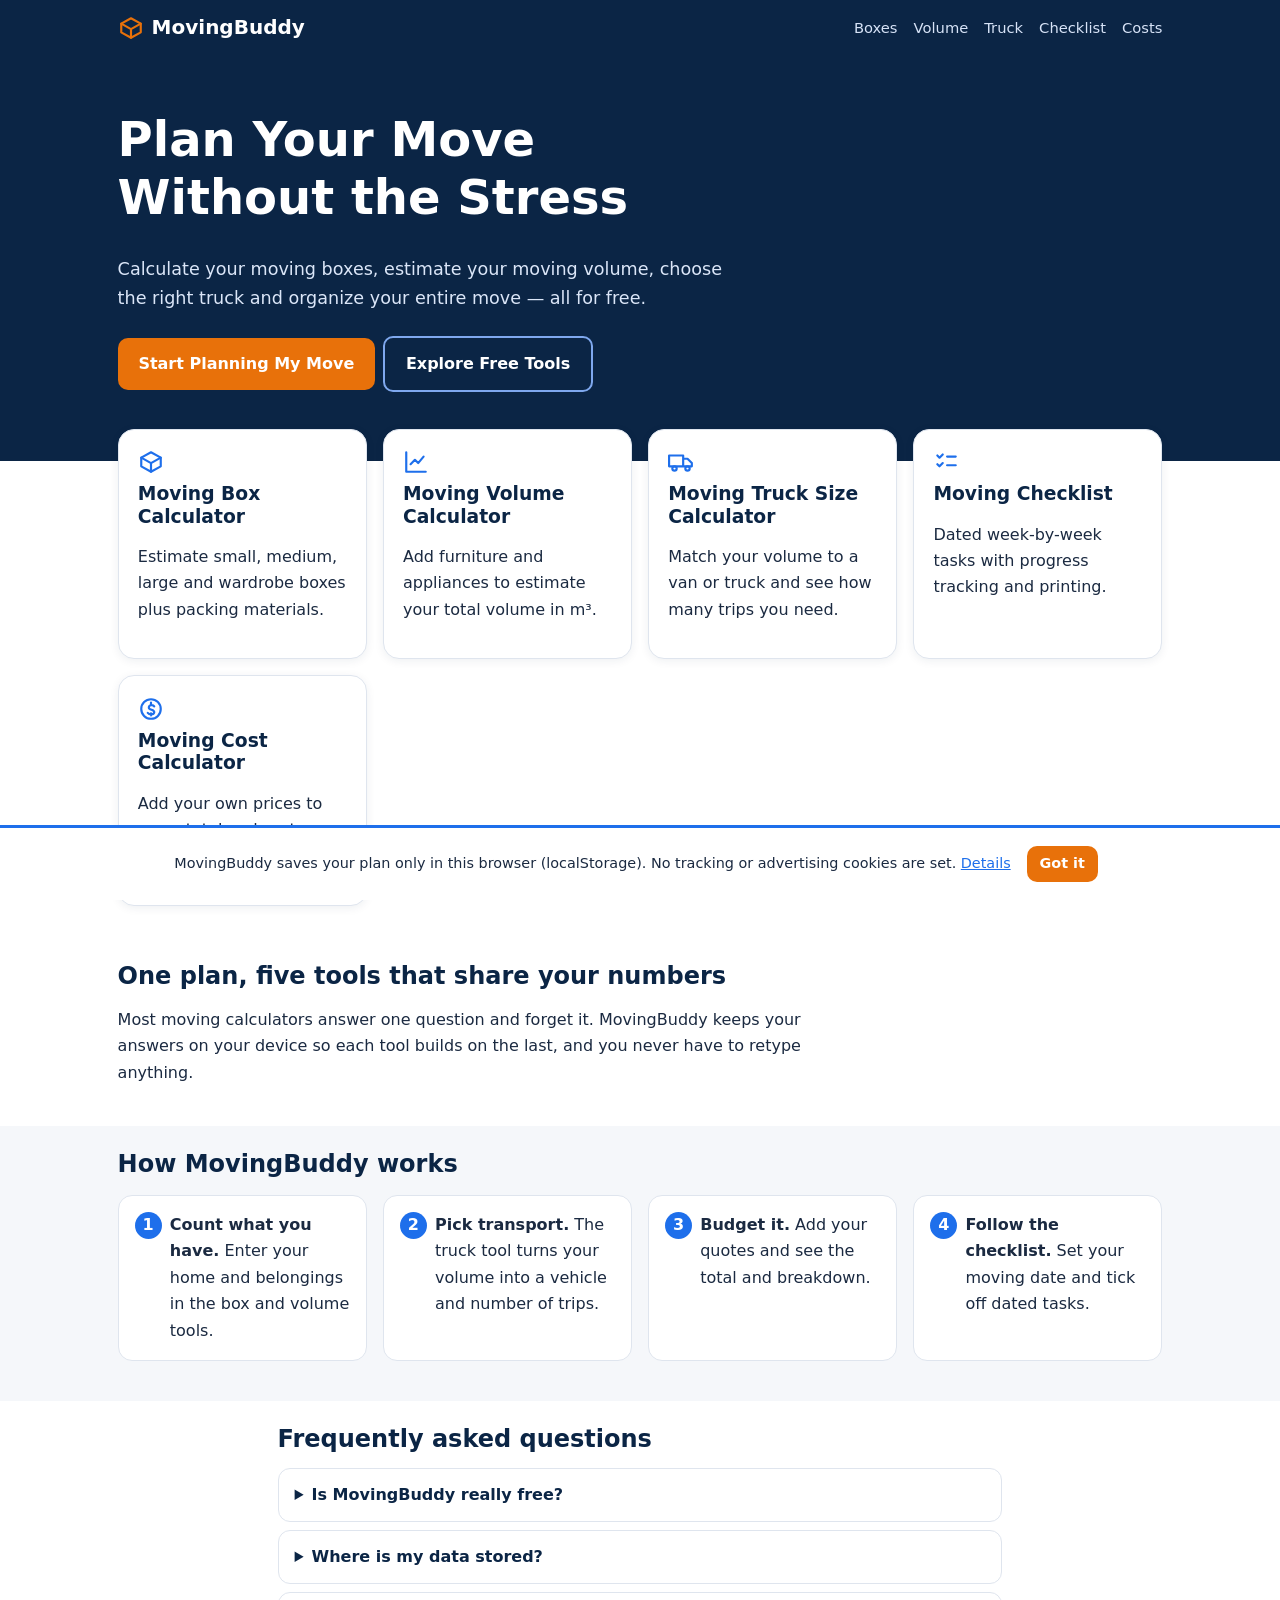
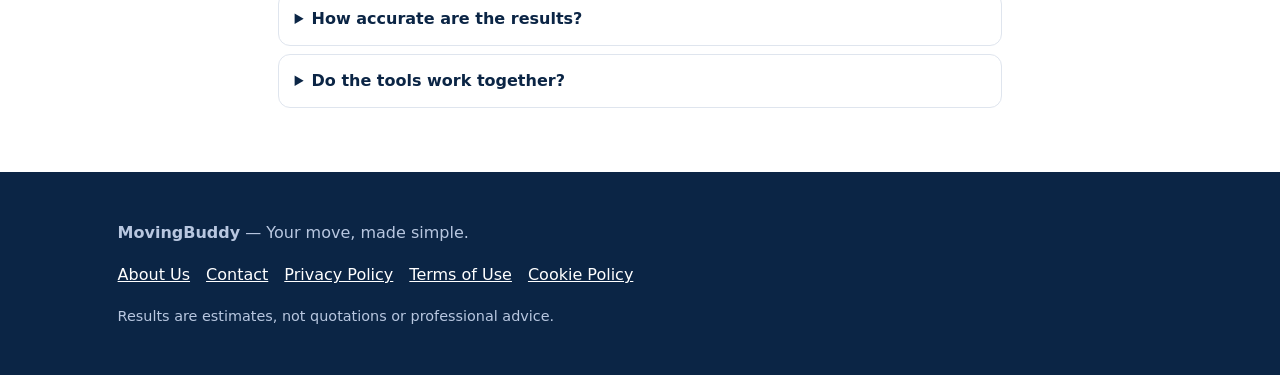
==== public/index.html @ 9c14f1c6 "Initial MovingBuddy website" ====
<!doctype html><html lang="en"><head><meta charset="utf-8"><meta name="viewport" content="width=device-width,initial-scale=1"><title>MovingBuddy — Free Moving Planner, Box, Volume and Truck Calculators</title><meta name="description" content="Free moving planner: calculate boxes, estimate volume, choose a truck, follow a dated checklist and estimate costs. No sign-up."><link rel="canonical" href="https://movingbuddy.example/"><meta name="theme-color" content="#0b2545"><link rel="icon" href="favicon.svg" type="image/svg+xml"><meta property="og:type" content="website"><meta property="og:site_name" content="MovingBuddy"><meta property="og:title" content="MovingBuddy — Free Moving Planner, Box, Volume and Truck Calculators"><meta property="og:description" content="Free moving planner: calculate boxes, estimate volume, choose a truck, follow a dated checklist and estimate costs. No sign-up."><meta property="og:url" content="https://movingbuddy.example/"><meta name="twitter:card" content="summary"><link rel="stylesheet" href="assets/style.css"><script type="application/ld+json">{"@context": "https://schema.org", "@type": "WebSite", "name": "MovingBuddy", "url": "https://movingbuddy.example/", "description": "Free moving planning tools."}</script><script type="application/ld+json">{"@context": "https://schema.org", "@type": "FAQPage", "mainEntity": [{"@type": "Question", "name": "Is MovingBuddy really free?", "acceptedAnswer": {"@type": "Answer", "text": "Yes. All tools are free and need no account."}}, {"@type": "Question", "name": "Where is my data stored?", "acceptedAnswer": {"@type": "Answer", "text": "Only in your own browser using localStorage. MovingBuddy has no server database."}}, {"@type": "Question", "name": "How accurate are the results?", "acceptedAnswer": {"@type": "Answer", "text": "They are estimates based on documented assumptions on each tool's page. Adjust the numbers to match your situation."}}, {"@type": "Question", "name": "Do the tools work together?", "acceptedAnswer": {"@type": "Answer", "text": "Yes. Your box count feeds the volume calculator, volume feeds the truck calculator, and trips feed the cost calculator."}}]}</script></head><body><a class="skip" href="#main">Skip to content</a>
<header class="top"><div class="wrap"><a class="logo" href="index.html"><svg width="26" height="26" viewBox="0 0 24 24" fill="none" stroke="currentColor" stroke-width="2" stroke-linecap="round" stroke-linejoin="round" aria-hidden="true"><path d="M21 8 12 3 3 8v8l9 5 9-5z"/><path d="m3 8 9 5 9-5M12 13v8"/></svg> MovingBuddy</a><nav aria-label="Main"><a href="box-calculator.html">Boxes</a><a href="moving-volume-calculator.html">Volume</a><a href="truck-size-calculator.html">Truck</a><a href="moving-checklist.html">Checklist</a><a href="moving-cost-calculator.html">Costs</a></nav></div></header><main id="main"><section class="hero"><div class="wrap"><h1>Plan Your Move Without the Stress</h1><p>Calculate your moving boxes, estimate your moving volume, choose the right truck and organize your entire move — all for free.</p><a class="btn" href="box-calculator.html">Start Planning My Move</a><a class="btn sec" href="#tools">Explore Free Tools</a></div></section>
<div class="wrap"><div class="cards" id="tools"><a class="card" href="box-calculator.html"><svg width="26" height="26" viewBox="0 0 24 24" fill="none" stroke="currentColor" stroke-width="2" stroke-linecap="round" stroke-linejoin="round" aria-hidden="true"><path d="M21 8 12 3 3 8v8l9 5 9-5z"/><path d="m3 8 9 5 9-5M12 13v8"/></svg><h3>Moving Box Calculator</h3><p>Estimate small, medium, large and wardrobe boxes plus packing materials.</p></a><a class="card" href="moving-volume-calculator.html"><svg width="26" height="26" viewBox="0 0 24 24" fill="none" stroke="currentColor" stroke-width="2" stroke-linecap="round" stroke-linejoin="round" aria-hidden="true"><path d="M3 3v18h18"/><path d="M7 14l4-4 3 3 5-6"/></svg><h3>Moving Volume Calculator</h3><p>Add furniture and appliances to estimate your total volume in m³.</p></a><a class="card" href="truck-size-calculator.html"><svg width="26" height="26" viewBox="0 0 24 24" fill="none" stroke="currentColor" stroke-width="2" stroke-linecap="round" stroke-linejoin="round" aria-hidden="true"><path d="M1 6h13v10H1zM14 9h4l4 4v3h-8z"/><circle cx="6" cy="18" r="2"/><circle cx="18" cy="18" r="2"/></svg><h3>Moving Truck Size Calculator</h3><p>Match your volume to a van or truck and see how many trips you need.</p></a><a class="card" href="moving-checklist.html"><svg width="26" height="26" viewBox="0 0 24 24" fill="none" stroke="currentColor" stroke-width="2" stroke-linecap="round" stroke-linejoin="round" aria-hidden="true"><path d="m4 6 2 2 3-3M4 14l2 2 3-3M13 7h8M13 15h8"/></svg><h3>Moving Checklist</h3><p>Dated week-by-week tasks with progress tracking and printing.</p></a><a class="card" href="moving-cost-calculator.html"><svg width="26" height="26" viewBox="0 0 24 24" fill="none" stroke="currentColor" stroke-width="2" stroke-linecap="round" stroke-linejoin="round" aria-hidden="true"><circle cx="12" cy="12" r="9"/><path d="M15 9.5C14 8 10 8 10 10.5c0 3 5 1.5 5 4.5-.5 2.500-4.500 2.500-6 .5M12 6v2M12 16v2"/></svg><h3>Moving Cost Calculator</h3><p>Add your own prices to see a total and cost breakdown.</p></a></div>
<!-- AD SLOT 1 (after intro): add an AdSense unit here only after approval -->
<section class="prose narrow"><h2>One plan, five tools that share your numbers</h2><p>Most moving calculators answer one question and forget it. MovingBuddy keeps your answers on your device so each tool builds on the last, and you never have to retype anything.</p></section></div>
<section class="alt"><div class="wrap"><h2>How MovingBuddy works</h2><ol class="steps"><li><b>Count what you have.</b> Enter your home and belongings in the box and volume tools.</li><li><b>Pick transport.</b> The truck tool turns your volume into a vehicle and number of trips.</li><li><b>Budget it.</b> Add your quotes and see the total and breakdown.</li><li><b>Follow the checklist.</b> Set your moving date and tick off dated tasks.</li></ol></div></section>
<div class="wrap narrow"><section><h2>Frequently asked questions</h2><details><summary>Is MovingBuddy really free?</summary><p>Yes. All tools are free and need no account.</p></details><details><summary>Where is my data stored?</summary><p>Only in your own browser using localStorage. MovingBuddy has no server database.</p></details><details><summary>How accurate are the results?</summary><p>They are estimates based on documented assumptions on each tool&#x27;s page. Adjust the numbers to match your situation.</p></details><details><summary>Do the tools work together?</summary><p>Yes. Your box count feeds the volume calculator, volume feeds the truck calculator, and trips feed the cost calculator.</p></details></section></div></main><footer><div class="wrap"><p><b>MovingBuddy</b> — Your move, made simple.</p><p><a href="about.html">About Us</a><a href="contact.html">Contact</a><a href="privacy.html">Privacy Policy</a><a href="terms.html">Terms of Use</a><a href="cookies.html">Cookie Policy</a></p><p class="note" style="color:#b8c7e0">Results are estimates, not quotations or professional advice.</p></div></footer><script src="assets/app.js" defer></script></body></html>
---- public/assets/style.css ----
:root{--navy:#0b2545;--blue:#1e6feb;--orange:#e8710a;--bg:#f5f7fa;--line:#dfe5ee;--ink:#1b2a41;--mut:#52607a}
*{box-sizing:border-box}html{scroll-behavior:smooth}
body{margin:0;font:16px/1.65 system-ui,-apple-system,"Segoe UI",Roboto,sans-serif;color:var(--ink);background:#fff}
a{color:var(--blue)}h1,h2,h3{color:var(--navy);line-height:1.2;margin:0 0 .6em}h1{font-size:clamp(1.9rem,5vw,3rem)}h2{font-size:1.5rem}
.wrap{max-width:1080px;margin:0 auto;padding:0 1.1rem}.narrow{max-width:760px}
.skip{position:absolute;left:-999px}.skip:focus{left:8px;top:8px;background:#fff;padding:.5rem;z-index:99}
:focus-visible{outline:3px solid var(--orange);outline-offset:2px}
header.top{background:var(--navy);position:sticky;top:0;z-index:10}
header .wrap{display:flex;align-items:center;justify-content:space-between;gap:1rem;flex-wrap:wrap;padding-top:.7rem;padding-bottom:.7rem}
.logo{color:#fff;font-weight:800;font-size:1.25rem;text-decoration:none;display:flex;gap:.5rem;align-items:center}.logo svg{color:var(--orange)}
nav{display:flex;gap:.2rem 1rem;flex-wrap:wrap}nav a{color:#d7e3f7;text-decoration:none;font-size:.92rem;padding:.2rem 0}nav a:hover,nav a[aria-current]{color:#fff;text-decoration:underline}
.hero{background:var(--navy);color:#dbe6f8;padding:3.5rem 0 4rem}.hero h1{color:#fff;max-width:16ch}.hero p{max-width:56ch;font-size:1.1rem}
.btn{display:inline-block;background:var(--orange);color:#fff;border:0;border-radius:10px;padding:.8rem 1.3rem;font:inherit;font-weight:700;text-decoration:none;cursor:pointer;margin:.3rem .5rem .3rem 0}
.btn:hover{background:#c85f05}.btn.sec{background:transparent;border:2px solid #7fa8ee;color:#fff}.btn.ghost{background:#fff;color:var(--blue);border:2px solid var(--blue)}.btn.sm{padding:.4rem .8rem}
.cards{display:grid;gap:1rem;grid-template-columns:repeat(auto-fit,minmax(240px,1fr));margin:-2rem 0 2rem}
.card{background:#fff;border:1px solid var(--line);border-radius:16px;padding:1.2rem;box-shadow:0 2px 10px rgba(11,37,69,.07);text-decoration:none;color:var(--ink)}
.card h3{margin-bottom:.3rem}.card svg{color:var(--blue)}.card:hover{border-color:var(--blue)}
section{padding:1.5rem 0}.alt{background:var(--bg)}
.steps{display:grid;gap:1rem;grid-template-columns:repeat(auto-fit,minmax(220px,1fr));counter-reset:s;padding:0;list-style:none}
.steps li{counter-increment:s;background:#fff;border-radius:14px;padding:1rem 1rem 1rem 3.2rem;position:relative;border:1px solid var(--line)}
.steps li:before{content:counter(s);position:absolute;left:1rem;top:1rem;width:1.7rem;height:1.7rem;border-radius:50%;background:var(--blue);color:#fff;text-align:center;font-weight:700}
details{background:#fff;border:1px solid var(--line);border-radius:12px;padding:.8rem 1rem;margin:.5rem 0}summary{cursor:pointer;font-weight:600;color:var(--navy)}
.panel{background:#fff;border:1px solid var(--line);border-radius:16px;padding:1.2rem;margin:1rem 0;box-shadow:0 2px 10px rgba(11,37,69,.06)}
.grid{display:grid;gap:.9rem;grid-template-columns:repeat(auto-fit,minmax(170px,1fr))}
label{display:block;font-size:.9rem;font-weight:600;color:var(--navy)}
input[type=number],input[type=text],input[type=date],select{width:100%;margin-top:.25rem;padding:.6rem;border:1px solid #b9c4d6;border-radius:8px;font:inherit;background:#fff}
.chk{display:inline-flex;gap:.4rem;align-items:center;margin:.8rem 1rem 0 0;font-weight:500}.chk input{width:1.1rem;height:1.1rem}
.note{color:var(--mut);font-size:.9rem}.err{color:#b3261e;font-weight:600}
.stats{display:grid;gap:.8rem;grid-template-columns:repeat(auto-fit,minmax(130px,1fr))}
.stat{background:var(--bg);border-radius:12px;padding:.8rem;text-align:center}.stat b{display:block;font-size:1.6rem;color:var(--navy)}.stat span{font-size:.85rem;color:var(--mut)}
.stat.hi{background:var(--navy)}.stat.hi b,.stat.hi span{color:#fff}
.bar{display:grid;grid-template-columns:110px 1fr 70px;gap:.6rem;align-items:center;margin:.4rem 0;font-size:.9rem}.bar i{display:block;height:12px;border-radius:6px;background:var(--blue)}
table{width:100%;border-collapse:collapse;font-size:.95rem}th,td{text-align:left;padding:.5rem;border-bottom:1px solid var(--line)}td input{max-width:90px;margin:0}
.irow{display:flex;justify-content:space-between;align-items:center;gap:.6rem;padding:.35rem 0;border-bottom:1px solid var(--line)}.irow input{width:80px;margin:0}
.prog{height:12px;background:var(--line);border-radius:6px;overflow:hidden}.prog i{display:block;height:100%;background:var(--orange)}
.task{display:flex;gap:.6rem;align-items:flex-start;padding:.35rem 0}.task input{margin-top:.35rem;width:1.1rem;height:1.1rem}.task.done span{text-decoration:line-through;color:var(--mut)}
.strip{background:#eaf2ff;border-radius:10px;padding:.5rem .9rem;font-size:.9rem}
.ad-slot{min-height:0}
.prose p,.prose li{max-width:70ch}
footer{background:var(--navy);color:#b8c7e0;padding:2rem 0;margin-top:2rem}footer a{color:#fff;margin-right:1rem}
#cc{position:fixed;bottom:0;left:0;right:0;background:#fff;border-top:3px solid var(--blue);padding:.8rem 1rem;z-index:50;display:flex;gap:1rem;align-items:center;flex-wrap:wrap;justify-content:center;font-size:.9rem}
@media print{header,footer,#cc,.noprint,.btn{display:none!important}.panel{box-shadow:none;border:0}}
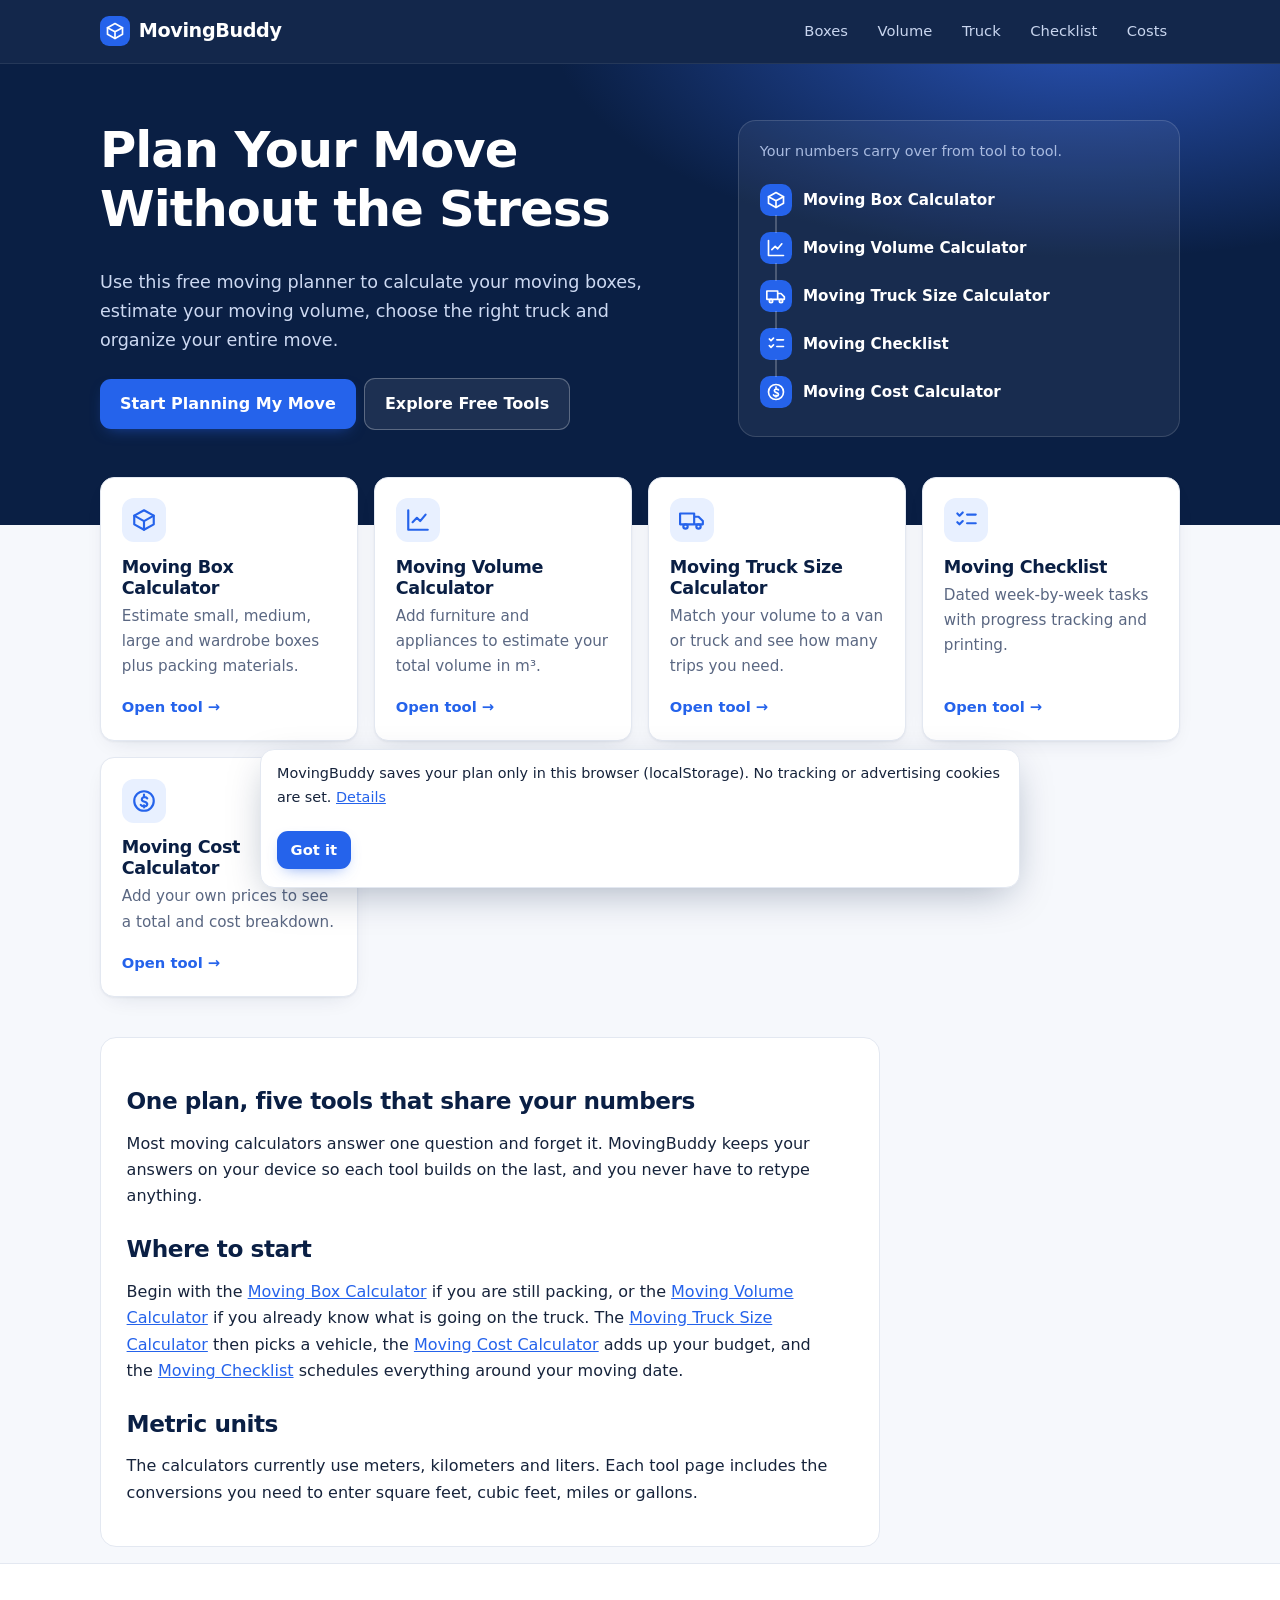
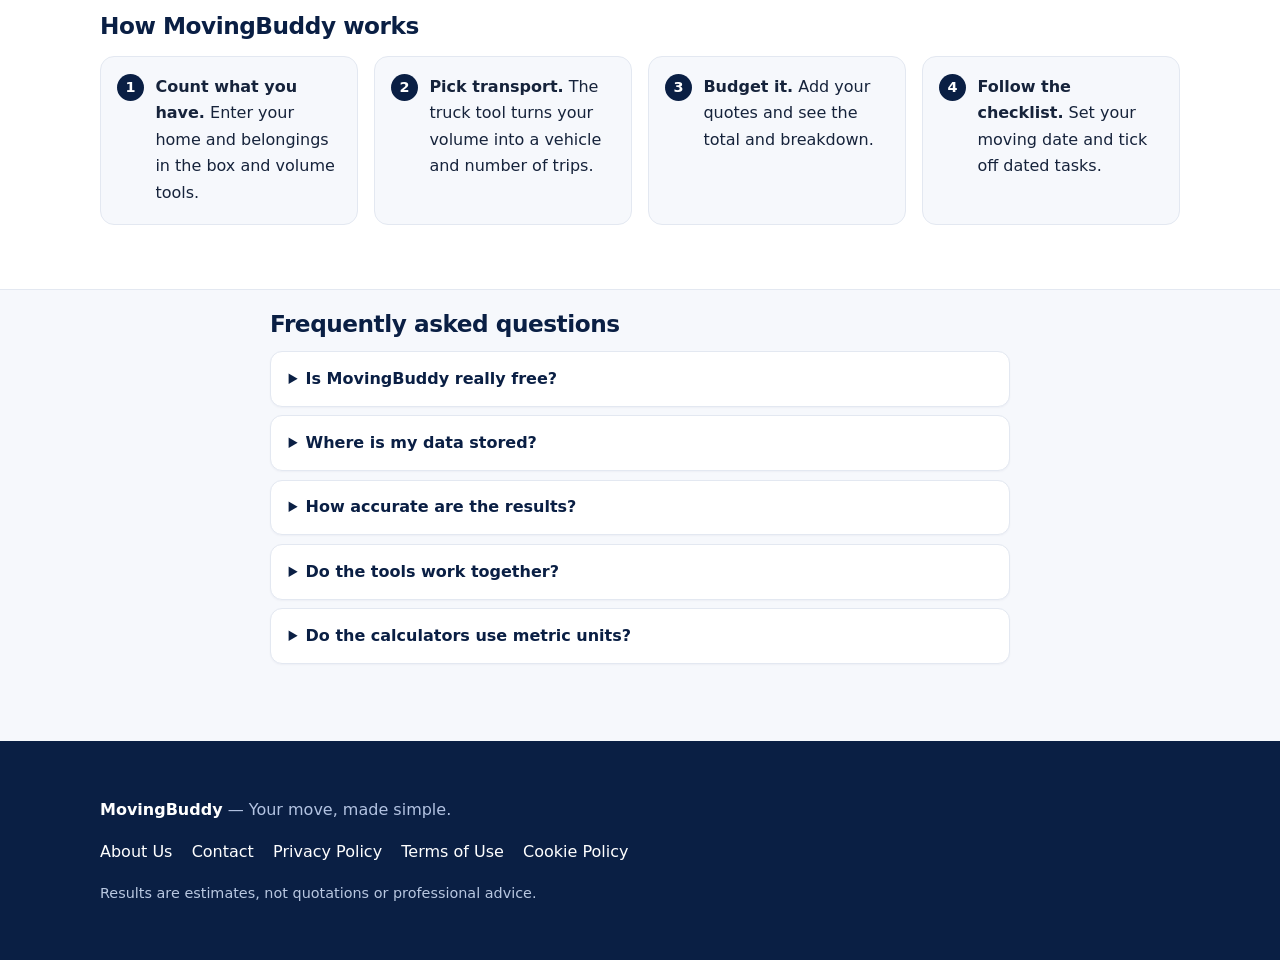
==== commit f504e98c: "Add files via upload" ====
--- a/public/index.html
+++ b/public/index.html
@@ -1,7 +1,7 @@
-<!doctype html><html lang="en"><head><meta charset="utf-8"><meta name="viewport" content="width=device-width,initial-scale=1"><title>MovingBuddy — Free Moving Planner, Box, Volume and Truck Calculators</title><meta name="description" content="Free moving planner: calculate boxes, estimate volume, choose a truck, follow a dated checklist and estimate costs. No sign-up."><link rel="canonical" href="https://movingbuddy.example/"><meta name="theme-color" content="#0b2545"><link rel="icon" href="favicon.svg" type="image/svg+xml"><meta property="og:type" content="website"><meta property="og:site_name" content="MovingBuddy"><meta property="og:title" content="MovingBuddy — Free Moving Planner, Box, Volume and Truck Calculators"><meta property="og:description" content="Free moving planner: calculate boxes, estimate volume, choose a truck, follow a dated checklist and estimate costs. No sign-up."><meta property="og:url" content="https://movingbuddy.example/"><meta name="twitter:card" content="summary"><link rel="stylesheet" href="assets/style.css"><script type="application/ld+json">{"@context": "https://schema.org", "@type": "WebSite", "name": "MovingBuddy", "url": "https://movingbuddy.example/", "description": "Free moving planning tools."}</script><script type="application/ld+json">{"@context": "https://schema.org", "@type": "FAQPage", "mainEntity": [{"@type": "Question", "name": "Is MovingBuddy really free?", "acceptedAnswer": {"@type": "Answer", "text": "Yes. All tools are free and need no account."}}, {"@type": "Question", "name": "Where is my data stored?", "acceptedAnswer": {"@type": "Answer", "text": "Only in your own browser using localStorage. MovingBuddy has no server database."}}, {"@type": "Question", "name": "How accurate are the results?", "acceptedAnswer": {"@type": "Answer", "text": "They are estimates based on documented assumptions on each tool's page. Adjust the numbers to match your situation."}}, {"@type": "Question", "name": "Do the tools work together?", "acceptedAnswer": {"@type": "Answer", "text": "Yes. Your box count feeds the volume calculator, volume feeds the truck calculator, and trips feed the cost calculator."}}]}</script></head><body><a class="skip" href="#main">Skip to content</a>
-<header class="top"><div class="wrap"><a class="logo" href="index.html"><svg width="26" height="26" viewBox="0 0 24 24" fill="none" stroke="currentColor" stroke-width="2" stroke-linecap="round" stroke-linejoin="round" aria-hidden="true"><path d="M21 8 12 3 3 8v8l9 5 9-5z"/><path d="m3 8 9 5 9-5M12 13v8"/></svg> MovingBuddy</a><nav aria-label="Main"><a href="box-calculator.html">Boxes</a><a href="moving-volume-calculator.html">Volume</a><a href="truck-size-calculator.html">Truck</a><a href="moving-checklist.html">Checklist</a><a href="moving-cost-calculator.html">Costs</a></nav></div></header><main id="main"><section class="hero"><div class="wrap"><h1>Plan Your Move Without the Stress</h1><p>Calculate your moving boxes, estimate your moving volume, choose the right truck and organize your entire move — all for free.</p><a class="btn" href="box-calculator.html">Start Planning My Move</a><a class="btn sec" href="#tools">Explore Free Tools</a></div></section>
-<div class="wrap"><div class="cards" id="tools"><a class="card" href="box-calculator.html"><svg width="26" height="26" viewBox="0 0 24 24" fill="none" stroke="currentColor" stroke-width="2" stroke-linecap="round" stroke-linejoin="round" aria-hidden="true"><path d="M21 8 12 3 3 8v8l9 5 9-5z"/><path d="m3 8 9 5 9-5M12 13v8"/></svg><h3>Moving Box Calculator</h3><p>Estimate small, medium, large and wardrobe boxes plus packing materials.</p></a><a class="card" href="moving-volume-calculator.html"><svg width="26" height="26" viewBox="0 0 24 24" fill="none" stroke="currentColor" stroke-width="2" stroke-linecap="round" stroke-linejoin="round" aria-hidden="true"><path d="M3 3v18h18"/><path d="M7 14l4-4 3 3 5-6"/></svg><h3>Moving Volume Calculator</h3><p>Add furniture and appliances to estimate your total volume in m³.</p></a><a class="card" href="truck-size-calculator.html"><svg width="26" height="26" viewBox="0 0 24 24" fill="none" stroke="currentColor" stroke-width="2" stroke-linecap="round" stroke-linejoin="round" aria-hidden="true"><path d="M1 6h13v10H1zM14 9h4l4 4v3h-8z"/><circle cx="6" cy="18" r="2"/><circle cx="18" cy="18" r="2"/></svg><h3>Moving Truck Size Calculator</h3><p>Match your volume to a van or truck and see how many trips you need.</p></a><a class="card" href="moving-checklist.html"><svg width="26" height="26" viewBox="0 0 24 24" fill="none" stroke="currentColor" stroke-width="2" stroke-linecap="round" stroke-linejoin="round" aria-hidden="true"><path d="m4 6 2 2 3-3M4 14l2 2 3-3M13 7h8M13 15h8"/></svg><h3>Moving Checklist</h3><p>Dated week-by-week tasks with progress tracking and printing.</p></a><a class="card" href="moving-cost-calculator.html"><svg width="26" height="26" viewBox="0 0 24 24" fill="none" stroke="currentColor" stroke-width="2" stroke-linecap="round" stroke-linejoin="round" aria-hidden="true"><circle cx="12" cy="12" r="9"/><path d="M15 9.5C14 8 10 8 10 10.5c0 3 5 1.5 5 4.5-.5 2.500-4.500 2.500-6 .5M12 6v2M12 16v2"/></svg><h3>Moving Cost Calculator</h3><p>Add your own prices to see a total and cost breakdown.</p></a></div>
+<!doctype html><html lang="en"><head><meta charset="utf-8"><meta name="viewport" content="width=device-width,initial-scale=1"><title>Free Moving Planner &amp; Calculators</title><meta name="description" content="Free moving planner: calculate boxes, estimate volume, choose a truck, follow a dated checklist and estimate costs. No sign-up."><link rel="canonical" href="https://movingbuddy.pages.dev/"><meta name="theme-color" content="#0b2545"><link rel="icon" href="favicon.svg" type="image/svg+xml"><meta property="og:type" content="website"><meta property="og:site_name" content="MovingBuddy"><meta property="og:title" content="Free Moving Planner &amp; Calculators"><meta property="og:description" content="Free moving planner: calculate boxes, estimate volume, choose a truck, follow a dated checklist and estimate costs. No sign-up."><meta property="og:url" content="https://movingbuddy.pages.dev/"><meta property="og:locale" content="en_US"><meta property="og:image" content="https://movingbuddy.pages.dev/og-image.png"><meta property="og:image:width" content="1200"><meta property="og:image:height" content="630"><meta property="og:image:alt" content="MovingBuddy: free moving planner and calculators"><meta name="twitter:card" content="summary_large_image"><meta name="twitter:title" content="Free Moving Planner &amp; Calculators"><meta name="twitter:image" content="https://movingbuddy.pages.dev/og-image.png"><link rel="stylesheet" href="assets/style.css"><script type="application/ld+json">{"@context": "https://schema.org", "@type": "WebSite", "name": "MovingBuddy", "url": "https://movingbuddy.pages.dev/", "description": "Free moving planner with box, volume, truck size, checklist and cost tools.", "inLanguage": "en-US"}</script></head><body><a class="skip" href="#main">Skip to content</a>
+<header class="top"><div class="wrap"><a class="logo" href="/"><svg width="26" height="26" viewBox="0 0 24 24" fill="none" stroke="currentColor" stroke-width="2" stroke-linecap="round" stroke-linejoin="round" aria-hidden="true"><path d="M21 8 12 3 3 8v8l9 5 9-5z"/><path d="m3 8 9 5 9-5M12 13v8"/></svg> MovingBuddy</a><nav aria-label="Main"><a href="/box-calculator">Boxes</a><a href="/moving-volume-calculator">Volume</a><a href="/truck-size-calculator">Truck</a><a href="/moving-checklist">Checklist</a><a href="/moving-cost-calculator">Costs</a></nav></div></header><main id="main"><section class="hero"><div class="wrap hero-grid"><div><h1>Plan Your Move Without the Stress</h1><p>Use this free moving planner to calculate your moving boxes, estimate your moving volume, choose the right truck and organize your entire move.</p><a class="btn" href="/box-calculator">Start Planning My Move</a><a class="btn sec" href="#tools">Explore Free Tools</a></div><div class="flow" aria-hidden="true"><p>Your numbers carry over from tool to tool.</p><ol><li><svg  viewBox="0 0 24 24" fill="none" stroke="currentColor" stroke-width="2" stroke-linecap="round" stroke-linejoin="round" aria-hidden="true"><path d="M21 8 12 3 3 8v8l9 5 9-5z"/><path d="m3 8 9 5 9-5M12 13v8"/></svg>Moving Box Calculator</li><li><svg  viewBox="0 0 24 24" fill="none" stroke="currentColor" stroke-width="2" stroke-linecap="round" stroke-linejoin="round" aria-hidden="true"><path d="M3 3v18h18"/><path d="M7 14l4-4 3 3 5-6"/></svg>Moving Volume Calculator</li><li><svg  viewBox="0 0 24 24" fill="none" stroke="currentColor" stroke-width="2" stroke-linecap="round" stroke-linejoin="round" aria-hidden="true"><path d="M1 6h13v10H1zM14 9h4l4 4v3h-8z"/><circle cx="6" cy="18" r="2"/><circle cx="18" cy="18" r="2"/></svg>Moving Truck Size Calculator</li><li><svg  viewBox="0 0 24 24" fill="none" stroke="currentColor" stroke-width="2" stroke-linecap="round" stroke-linejoin="round" aria-hidden="true"><path d="m4 6 2 2 3-3M4 14l2 2 3-3M13 7h8M13 15h8"/></svg>Moving Checklist</li><li><svg  viewBox="0 0 24 24" fill="none" stroke="currentColor" stroke-width="2" stroke-linecap="round" stroke-linejoin="round" aria-hidden="true"><circle cx="12" cy="12" r="9"/><path d="M15 9.5C14 8 10 8 10 10.5c0 3 5 1.5 5 4.5-.5 2.500-4.500 2.500-6 .5M12 6v2M12 16v2"/></svg>Moving Cost Calculator</li></ol></div></div></section>
+<div class="wrap"><div class="cards" id="tools"><a class="card" href="/box-calculator"><span class="ico"><svg width="26" height="26" viewBox="0 0 24 24" fill="none" stroke="currentColor" stroke-width="2" stroke-linecap="round" stroke-linejoin="round" aria-hidden="true"><path d="M21 8 12 3 3 8v8l9 5 9-5z"/><path d="m3 8 9 5 9-5M12 13v8"/></svg></span><h3>Moving Box Calculator</h3><p>Estimate small, medium, large and wardrobe boxes plus packing materials.</p><span class="go">Open tool</span></a><a class="card" href="/moving-volume-calculator"><span class="ico"><svg width="26" height="26" viewBox="0 0 24 24" fill="none" stroke="currentColor" stroke-width="2" stroke-linecap="round" stroke-linejoin="round" aria-hidden="true"><path d="M3 3v18h18"/><path d="M7 14l4-4 3 3 5-6"/></svg></span><h3>Moving Volume Calculator</h3><p>Add furniture and appliances to estimate your total volume in m³.</p><span class="go">Open tool</span></a><a class="card" href="/truck-size-calculator"><span class="ico"><svg width="26" height="26" viewBox="0 0 24 24" fill="none" stroke="currentColor" stroke-width="2" stroke-linecap="round" stroke-linejoin="round" aria-hidden="true"><path d="M1 6h13v10H1zM14 9h4l4 4v3h-8z"/><circle cx="6" cy="18" r="2"/><circle cx="18" cy="18" r="2"/></svg></span><h3>Moving Truck Size Calculator</h3><p>Match your volume to a van or truck and see how many trips you need.</p><span class="go">Open tool</span></a><a class="card" href="/moving-checklist"><span class="ico"><svg width="26" height="26" viewBox="0 0 24 24" fill="none" stroke="currentColor" stroke-width="2" stroke-linecap="round" stroke-linejoin="round" aria-hidden="true"><path d="m4 6 2 2 3-3M4 14l2 2 3-3M13 7h8M13 15h8"/></svg></span><h3>Moving Checklist</h3><p>Dated week-by-week tasks with progress tracking and printing.</p><span class="go">Open tool</span></a><a class="card" href="/moving-cost-calculator"><span class="ico"><svg width="26" height="26" viewBox="0 0 24 24" fill="none" stroke="currentColor" stroke-width="2" stroke-linecap="round" stroke-linejoin="round" aria-hidden="true"><circle cx="12" cy="12" r="9"/><path d="M15 9.5C14 8 10 8 10 10.5c0 3 5 1.5 5 4.5-.5 2.500-4.500 2.500-6 .5M12 6v2M12 16v2"/></svg></span><h3>Moving Cost Calculator</h3><p>Add your own prices to see a total and cost breakdown.</p><span class="go">Open tool</span></a></div>
 <!-- AD SLOT 1 (after intro): add an AdSense unit here only after approval -->
-<section class="prose narrow"><h2>One plan, five tools that share your numbers</h2><p>Most moving calculators answer one question and forget it. MovingBuddy keeps your answers on your device so each tool builds on the last, and you never have to retype anything.</p></section></div>
+<section class="prose narrow"><h2>One plan, five tools that share your numbers</h2><p>Most moving calculators answer one question and forget it. MovingBuddy keeps your answers on your device so each tool builds on the last, and you never have to retype anything.</p><h2>Where to start</h2><p>Begin with the <a href="/box-calculator">Moving Box Calculator</a> if you are still packing, or the <a href="/moving-volume-calculator">Moving Volume Calculator</a> if you already know what is going on the truck. The <a href="/truck-size-calculator">Moving Truck Size Calculator</a> then picks a vehicle, the <a href="/moving-cost-calculator">Moving Cost Calculator</a> adds up your budget, and the <a href="/moving-checklist">Moving Checklist</a> schedules everything around your moving date.</p><h2>Metric units</h2><p>The calculators currently use meters, kilometers and liters. Each tool page includes the conversions you need to enter square feet, cubic feet, miles or gallons.</p></section></div>
 <section class="alt"><div class="wrap"><h2>How MovingBuddy works</h2><ol class="steps"><li><b>Count what you have.</b> Enter your home and belongings in the box and volume tools.</li><li><b>Pick transport.</b> The truck tool turns your volume into a vehicle and number of trips.</li><li><b>Budget it.</b> Add your quotes and see the total and breakdown.</li><li><b>Follow the checklist.</b> Set your moving date and tick off dated tasks.</li></ol></div></section>
-<div class="wrap narrow"><section><h2>Frequently asked questions</h2><details><summary>Is MovingBuddy really free?</summary><p>Yes. All tools are free and need no account.</p></details><details><summary>Where is my data stored?</summary><p>Only in your own browser using localStorage. MovingBuddy has no server database.</p></details><details><summary>How accurate are the results?</summary><p>They are estimates based on documented assumptions on each tool&#x27;s page. Adjust the numbers to match your situation.</p></details><details><summary>Do the tools work together?</summary><p>Yes. Your box count feeds the volume calculator, volume feeds the truck calculator, and trips feed the cost calculator.</p></details></section></div></main><footer><div class="wrap"><p><b>MovingBuddy</b> — Your move, made simple.</p><p><a href="about.html">About Us</a><a href="contact.html">Contact</a><a href="privacy.html">Privacy Policy</a><a href="terms.html">Terms of Use</a><a href="cookies.html">Cookie Policy</a></p><p class="note" style="color:#b8c7e0">Results are estimates, not quotations or professional advice.</p></div></footer><script src="assets/app.js" defer></script></body></html>+<div class="wrap narrow"><section><h2>Frequently asked questions</h2><details><summary>Is MovingBuddy really free?</summary><p>Yes. All tools are free and need no account.</p></details><details><summary>Where is my data stored?</summary><p>Only in your own browser using localStorage. MovingBuddy has no server database.</p></details><details><summary>How accurate are the results?</summary><p>They are estimates based on documented assumptions on each tool&#x27;s page. Adjust the numbers to match your situation.</p></details><details><summary>Do the tools work together?</summary><p>Yes. Your box count feeds the volume calculator, volume feeds the truck calculator, and trips feed the cost calculator.</p></details><details><summary>Do the calculators use metric units?</summary><p>Yes. They use square meters, cubic meters, kilometers and liters. Each tool page explains how to convert from square feet, cubic feet, miles and gallons.</p></details></section></div></main><footer><div class="wrap"><p><b>MovingBuddy</b> — Your move, made simple.</p><p><a href="/about">About Us</a><a href="/contact">Contact</a><a href="/privacy">Privacy Policy</a><a href="/terms">Terms of Use</a><a href="/cookies">Cookie Policy</a></p><p class="note" style="color:#b8c7e0">Results are estimates, not quotations or professional advice.</p></div></footer><script src="assets/app.js" defer></script></body></html>
--- a/public/assets/style.css
+++ b/public/assets/style.css
@@ -1,42 +1,62 @@
-:root{--navy:#0b2545;--blue:#1e6feb;--orange:#e8710a;--bg:#f5f7fa;--line:#dfe5ee;--ink:#1b2a41;--mut:#52607a}
+:root{--navy:#0a1f44;--navy2:#13306a;--blue:#2563eb;--blue-d:#1d4ed8;--sky:#e8f0ff;--green:#12805c;--green-bg:#e6f5ef;--warm:#d97706;--warm-bg:#fff4e0;--bg:#f6f8fc;--line:#e3e8f1;--ink:#16233b;--mut:#5a6782;--r:14px;--sh:0 1px 2px rgba(10,31,68,.05),0 8px 24px -12px rgba(10,31,68,.16)}
 *{box-sizing:border-box}html{scroll-behavior:smooth}
-body{margin:0;font:16px/1.65 system-ui,-apple-system,"Segoe UI",Roboto,sans-serif;color:var(--ink);background:#fff}
-a{color:var(--blue)}h1,h2,h3{color:var(--navy);line-height:1.2;margin:0 0 .6em}h1{font-size:clamp(1.9rem,5vw,3rem)}h2{font-size:1.5rem}
-.wrap{max-width:1080px;margin:0 auto;padding:0 1.1rem}.narrow{max-width:760px}
+body{margin:0;font:16px/1.65 system-ui,-apple-system,"Segoe UI",Roboto,"Helvetica Neue",sans-serif;color:var(--ink);background:var(--bg);-webkit-font-smoothing:antialiased}
+a{color:var(--blue)}h1,h2,h3{color:var(--navy);line-height:1.18;margin:0 0 .6em;letter-spacing:-.02em}h1{font-size:clamp(2rem,5.2vw,3.1rem);font-weight:800}h2{font-size:1.45rem;font-weight:700}h3{font-size:1.1rem}
+.wrap{max-width:1120px;margin:0 auto;padding:0 1.25rem}.narrow{max-width:780px}
 .skip{position:absolute;left:-999px}.skip:focus{left:8px;top:8px;background:#fff;padding:.5rem;z-index:99}
-:focus-visible{outline:3px solid var(--orange);outline-offset:2px}
-header.top{background:var(--navy);position:sticky;top:0;z-index:10}
-header .wrap{display:flex;align-items:center;justify-content:space-between;gap:1rem;flex-wrap:wrap;padding-top:.7rem;padding-bottom:.7rem}
-.logo{color:#fff;font-weight:800;font-size:1.25rem;text-decoration:none;display:flex;gap:.5rem;align-items:center}.logo svg{color:var(--orange)}
-nav{display:flex;gap:.2rem 1rem;flex-wrap:wrap}nav a{color:#d7e3f7;text-decoration:none;font-size:.92rem;padding:.2rem 0}nav a:hover,nav a[aria-current]{color:#fff;text-decoration:underline}
-.hero{background:var(--navy);color:#dbe6f8;padding:3.5rem 0 4rem}.hero h1{color:#fff;max-width:16ch}.hero p{max-width:56ch;font-size:1.1rem}
-.btn{display:inline-block;background:var(--orange);color:#fff;border:0;border-radius:10px;padding:.8rem 1.3rem;font:inherit;font-weight:700;text-decoration:none;cursor:pointer;margin:.3rem .5rem .3rem 0}
-.btn:hover{background:#c85f05}.btn.sec{background:transparent;border:2px solid #7fa8ee;color:#fff}.btn.ghost{background:#fff;color:var(--blue);border:2px solid var(--blue)}.btn.sm{padding:.4rem .8rem}
-.cards{display:grid;gap:1rem;grid-template-columns:repeat(auto-fit,minmax(240px,1fr));margin:-2rem 0 2rem}
-.card{background:#fff;border:1px solid var(--line);border-radius:16px;padding:1.2rem;box-shadow:0 2px 10px rgba(11,37,69,.07);text-decoration:none;color:var(--ink)}
-.card h3{margin-bottom:.3rem}.card svg{color:var(--blue)}.card:hover{border-color:var(--blue)}
-section{padding:1.5rem 0}.alt{background:var(--bg)}
-.steps{display:grid;gap:1rem;grid-template-columns:repeat(auto-fit,minmax(220px,1fr));counter-reset:s;padding:0;list-style:none}
-.steps li{counter-increment:s;background:#fff;border-radius:14px;padding:1rem 1rem 1rem 3.2rem;position:relative;border:1px solid var(--line)}
-.steps li:before{content:counter(s);position:absolute;left:1rem;top:1rem;width:1.7rem;height:1.7rem;border-radius:50%;background:var(--blue);color:#fff;text-align:center;font-weight:700}
-details{background:#fff;border:1px solid var(--line);border-radius:12px;padding:.8rem 1rem;margin:.5rem 0}summary{cursor:pointer;font-weight:600;color:var(--navy)}
-.panel{background:#fff;border:1px solid var(--line);border-radius:16px;padding:1.2rem;margin:1rem 0;box-shadow:0 2px 10px rgba(11,37,69,.06)}
-.grid{display:grid;gap:.9rem;grid-template-columns:repeat(auto-fit,minmax(170px,1fr))}
-label{display:block;font-size:.9rem;font-weight:600;color:var(--navy)}
-input[type=number],input[type=text],input[type=date],select{width:100%;margin-top:.25rem;padding:.6rem;border:1px solid #b9c4d6;border-radius:8px;font:inherit;background:#fff}
-.chk{display:inline-flex;gap:.4rem;align-items:center;margin:.8rem 1rem 0 0;font-weight:500}.chk input{width:1.1rem;height:1.1rem}
+:focus-visible{outline:3px solid #7aa2ff;outline-offset:2px;border-radius:6px}
+header.top{background:rgba(10,31,68,.96);backdrop-filter:blur(10px);position:sticky;top:0;z-index:10;border-bottom:1px solid rgba(255,255,255,.08)}
+header .wrap{display:flex;align-items:center;justify-content:space-between;gap:1rem;padding-top:.75rem;padding-bottom:.75rem}
+.logo{color:#fff;font-weight:800;font-size:1.2rem;letter-spacing:-.02em;text-decoration:none;display:flex;gap:.55rem;align-items:center;flex:none}.logo svg{color:#fff;background:var(--blue);padding:5px;width:30px;height:30px;border-radius:9px}
+nav{display:flex;gap:.25rem;overflow-x:auto;scrollbar-width:none;-webkit-overflow-scrolling:touch}nav::-webkit-scrollbar{display:none}
+nav a{color:#c9d6ef;text-decoration:none;font-size:.92rem;font-weight:500;padding:.45rem .8rem;border-radius:999px;white-space:nowrap}nav a:hover{color:#fff;background:rgba(255,255,255,.08)}nav a[aria-current]{color:#fff;background:rgba(255,255,255,.14)}
+.hero{background:radial-gradient(900px 400px at 85% -10%,#2a54b8 0,transparent 60%),var(--navy);color:#cdd9f2;padding:3.5rem 0 5.5rem}
+.hero-grid{display:grid;gap:2.5rem;grid-template-columns:1.15fr .85fr;align-items:center}
+.hero h1{color:#fff;max-width:15ch}.hero p{max-width:52ch;font-size:1.1rem;color:#cdd9f2}
+.btn{display:inline-block;background:var(--blue);color:#fff;border:0;border-radius:11px;padding:.75rem 1.25rem;font:inherit;font-weight:650;text-decoration:none;cursor:pointer;margin:.3rem .5rem .3rem 0;box-shadow:0 6px 16px -8px rgba(37,99,235,.7);transition:background .15s,transform .15s}
+.btn:hover{background:var(--blue-d)}.btn:active{transform:translateY(1px)}
+.btn.sec{background:rgba(255,255,255,.08);border:1px solid rgba(255,255,255,.28);color:#fff;box-shadow:none}.btn.sec:hover{background:rgba(255,255,255,.16)}
+.btn.ghost{background:#fff;color:var(--blue);border:1.5px solid #c5d4f5;box-shadow:none}.btn.ghost:hover{background:var(--sky)}.btn.sm{padding:.45rem .85rem;font-size:.92rem}
+.flow{background:rgba(255,255,255,.06);border:1px solid rgba(255,255,255,.14);border-radius:18px;padding:1.2rem 1.3rem}.flow p{font-size:.9rem;margin:0 0 .8rem;color:#a9bbe0}
+.flow ol{list-style:none;margin:0;padding:0}.flow li{display:flex;align-items:center;gap:.7rem;color:#fff;font-weight:600;font-size:.95rem;padding:.5rem 0;position:relative}
+.flow li+li:before{content:"";position:absolute;left:15px;top:-9px;height:18px;width:2px;background:rgba(255,255,255,.22)}
+.flow svg{flex:none;width:32px;height:32px;padding:6px;border-radius:10px;background:var(--blue);color:#fff}
+.cards{display:grid;gap:1rem;grid-template-columns:repeat(auto-fit,minmax(230px,1fr));margin:-3rem 0 2.5rem;position:relative}
+.card{display:flex;flex-direction:column;background:#fff;border:1px solid var(--line);border-radius:var(--r);padding:1.3rem;box-shadow:var(--sh);text-decoration:none;color:var(--ink);transition:transform .2s,border-color .2s,box-shadow .2s}
+.card h3{margin:.9rem 0 .35rem}.card p{margin:0 0 1rem;color:var(--mut);font-size:.95rem}.card:hover{border-color:#a9c0f5;transform:translateY(-2px)}
+.ico{display:inline-flex;width:44px;height:44px;align-items:center;justify-content:center;border-radius:12px;background:var(--sky);color:var(--blue)}
+.go{margin-top:auto;color:var(--blue);font-weight:650;font-size:.92rem}.go:after{content:" \2192"}
+section{padding:1.25rem 0}.alt{background:#fff;border-block:1px solid var(--line);padding:3rem 0}
+.steps{display:grid;gap:1rem;grid-template-columns:repeat(auto-fit,minmax(210px,1fr));counter-reset:s;padding:0;list-style:none}
+.steps li{counter-increment:s;background:var(--bg);border-radius:var(--r);padding:1.1rem 1.1rem 1.1rem 3.4rem;position:relative;border:1px solid var(--line)}
+.steps li:before{content:counter(s);position:absolute;left:1rem;top:1.1rem;width:1.7rem;height:1.7rem;border-radius:50%;background:var(--navy);color:#fff;text-align:center;font-weight:700;font-size:.9rem;line-height:1.7rem}
+details{background:#fff;border:1px solid var(--line);border-radius:12px;padding:.85rem 1.1rem;margin:.55rem 0;box-shadow:0 1px 2px rgba(10,31,68,.04)}details[open]{border-color:#bcd0f7}
+summary{cursor:pointer;font-weight:650;color:var(--navy)}details p{margin:.6rem 0 .1rem;color:var(--mut)}
+.panel{background:#fff;border:1px solid var(--line);border-radius:16px;padding:1.4rem;margin:1rem 0;box-shadow:var(--sh)}.panel h2{font-size:1.2rem}
+.grid{display:grid;gap:1rem;grid-template-columns:repeat(auto-fit,minmax(170px,1fr))}
+label{display:block;font-size:.88rem;font-weight:600;color:var(--navy)}
+input[type=number],input[type=text],input[type=date],select{width:100%;margin-top:.3rem;padding:.65rem .75rem;border:1px solid #c9d3e4;border-radius:10px;font:inherit;font-size:16px;color:var(--ink);background:#fff;transition:border-color .15s,box-shadow .15s}
+input:hover,select:hover{border-color:#9db3dd}input:focus,select:focus{outline:0;border-color:var(--blue);box-shadow:0 0 0 3px rgba(37,99,235,.18)}
+.chk{display:inline-flex;gap:.45rem;align-items:center;margin:.9rem 1.1rem 0 0;font-weight:500}.chk input,.task input{accent-color:var(--blue)}.chk input{width:1.15rem;height:1.15rem}
 .note{color:var(--mut);font-size:.9rem}.err{color:#b3261e;font-weight:600}
-.stats{display:grid;gap:.8rem;grid-template-columns:repeat(auto-fit,minmax(130px,1fr))}
-.stat{background:var(--bg);border-radius:12px;padding:.8rem;text-align:center}.stat b{display:block;font-size:1.6rem;color:var(--navy)}.stat span{font-size:.85rem;color:var(--mut)}
-.stat.hi{background:var(--navy)}.stat.hi b,.stat.hi span{color:#fff}
-.bar{display:grid;grid-template-columns:110px 1fr 70px;gap:.6rem;align-items:center;margin:.4rem 0;font-size:.9rem}.bar i{display:block;height:12px;border-radius:6px;background:var(--blue)}
-table{width:100%;border-collapse:collapse;font-size:.95rem}th,td{text-align:left;padding:.5rem;border-bottom:1px solid var(--line)}td input{max-width:90px;margin:0}
-.irow{display:flex;justify-content:space-between;align-items:center;gap:.6rem;padding:.35rem 0;border-bottom:1px solid var(--line)}.irow input{width:80px;margin:0}
-.prog{height:12px;background:var(--line);border-radius:6px;overflow:hidden}.prog i{display:block;height:100%;background:var(--orange)}
-.task{display:flex;gap:.6rem;align-items:flex-start;padding:.35rem 0}.task input{margin-top:.35rem;width:1.1rem;height:1.1rem}.task.done span{text-decoration:line-through;color:var(--mut)}
-.strip{background:#eaf2ff;border-radius:10px;padding:.5rem .9rem;font-size:.9rem}
-.ad-slot{min-height:0}
-.prose p,.prose li{max-width:70ch}
-footer{background:var(--navy);color:#b8c7e0;padding:2rem 0;margin-top:2rem}footer a{color:#fff;margin-right:1rem}
-#cc{position:fixed;bottom:0;left:0;right:0;background:#fff;border-top:3px solid var(--blue);padding:.8rem 1rem;z-index:50;display:flex;gap:1rem;align-items:center;flex-wrap:wrap;justify-content:center;font-size:.9rem}
-@media print{header,footer,#cc,.noprint,.btn{display:none!important}.panel{box-shadow:none;border:0}}
+.stats{display:grid;gap:.8rem;grid-template-columns:repeat(auto-fit,minmax(135px,1fr))}
+.stat{background:var(--bg);border:1px solid var(--line);border-radius:12px;padding:.9rem;text-align:center}.stat b{display:block;font-size:1.65rem;letter-spacing:-.02em;color:var(--navy);line-height:1.2}.stat span{font-size:.85rem;color:var(--mut)}
+.stat.hi{background:linear-gradient(145deg,var(--navy),var(--navy2));border-color:var(--navy)}.stat.hi b,.stat.hi span{color:#fff}
+.bar{display:grid;grid-template-columns:minmax(90px,130px) 1fr minmax(70px,auto);gap:.7rem;align-items:center;margin:.5rem 0;font-size:.9rem}.bar i{display:block;height:10px;border-radius:6px;background:linear-gradient(90deg,var(--blue),#5b8def)}
+table{width:100%;border-collapse:collapse;font-size:.95rem;margin:.8rem 0}th,td{text-align:left;padding:.6rem .5rem;border-bottom:1px solid var(--line)}th{color:var(--navy);font-size:.85rem}caption{text-align:left;padding-bottom:.4rem}
+.irow{display:flex;justify-content:space-between;align-items:center;gap:.6rem;padding:.45rem 0;border-bottom:1px solid var(--line)}.irow input{width:84px;margin:0}
+.prog{height:10px;background:var(--line);border-radius:6px;overflow:hidden;margin-top:.5rem}.prog i{display:block;height:100%;background:linear-gradient(90deg,var(--green),#34b58a);transition:width .3s}
+.task{display:flex;gap:.65rem;align-items:flex-start;padding:.4rem 0;font-weight:500;cursor:pointer}.task input{margin-top:.3rem;width:1.15rem;height:1.15rem;flex:none}.task.done span{text-decoration:line-through;color:var(--mut)}
+.strip{background:var(--sky);border:1px solid #cfdcf8;color:var(--navy);border-radius:10px;padding:.55rem .9rem;font-size:.92rem}
+.prose p,.prose li{max-width:70ch}.prose h2{margin-top:1.6rem}.prose{background:#fff;border:1px solid var(--line);border-radius:16px;padding:1.5rem 1.6rem;margin:1rem 0}
+main>.wrap>section>h1{margin-top:.6rem}
+footer{background:var(--navy);color:#b3c3e2;padding:2.5rem 0;margin-top:3rem}footer a{color:#fff;margin-right:1.2rem;text-decoration:none;display:inline-block}footer a:hover{text-decoration:underline}footer b{color:#fff}
+#cc{position:fixed;bottom:12px;left:12px;right:12px;max-width:760px;margin:0 auto;background:#fff;border:1px solid var(--line);border-radius:14px;box-shadow:0 12px 40px -10px rgba(10,31,68,.35);padding:.8rem 1rem;z-index:50;display:flex;gap:1rem;align-items:center;flex-wrap:wrap;justify-content:space-between;font-size:.9rem}
+.btn.danger{background:#fff;color:#b3261e;border:1.5px solid #e3b4b0;box-shadow:none}.btn.danger:hover{background:#b3261e;color:#fff}.btn.danger.fill{background:#b3261e;color:#fff;border-color:#b3261e}.btn.danger.fill:hover{background:#8c1d18}
+.startover{display:flex;align-items:center;justify-content:flex-end;gap:.8rem;flex-wrap:wrap;margin:.2rem 0 0}.startover .btn{margin:0}.startover .note{margin:0}
+.sodlg{border:1px solid var(--line);border-radius:16px;padding:0;width:calc(100% - 2rem);max-width:460px;color:var(--ink);box-shadow:0 10px 40px rgba(11,37,69,.35)}.sodlg::backdrop{background:rgba(11,37,69,.55)}
+.sobody{padding:1.3rem}.sobody h2{margin-bottom:.4rem}.soact{display:flex;gap:.6rem;flex-wrap:wrap;justify-content:flex-end;margin-top:1rem}.soact .btn{margin:0}
+@media(max-width:820px){.hero-grid{grid-template-columns:1fr}.hero{padding:2.5rem 0 4.5rem}.flow{display:none}}
+@media(max-width:560px){header .wrap{flex-direction:column;align-items:flex-start;gap:.5rem}nav{width:100%}.bar{grid-template-columns:1fr auto}.bar i{grid-column:1/-1;order:3}.panel,.prose{padding:1.1rem}.btn{padding:.8rem 1.2rem}.irow input{width:76px}}
+@media(prefers-reduced-motion:reduce){*{transition:none!important;scroll-behavior:auto!important}}
+@media print{header,footer,#cc,.noprint,.btn{display:none!important}body{background:#fff}.panel{box-shadow:none;border:0}}
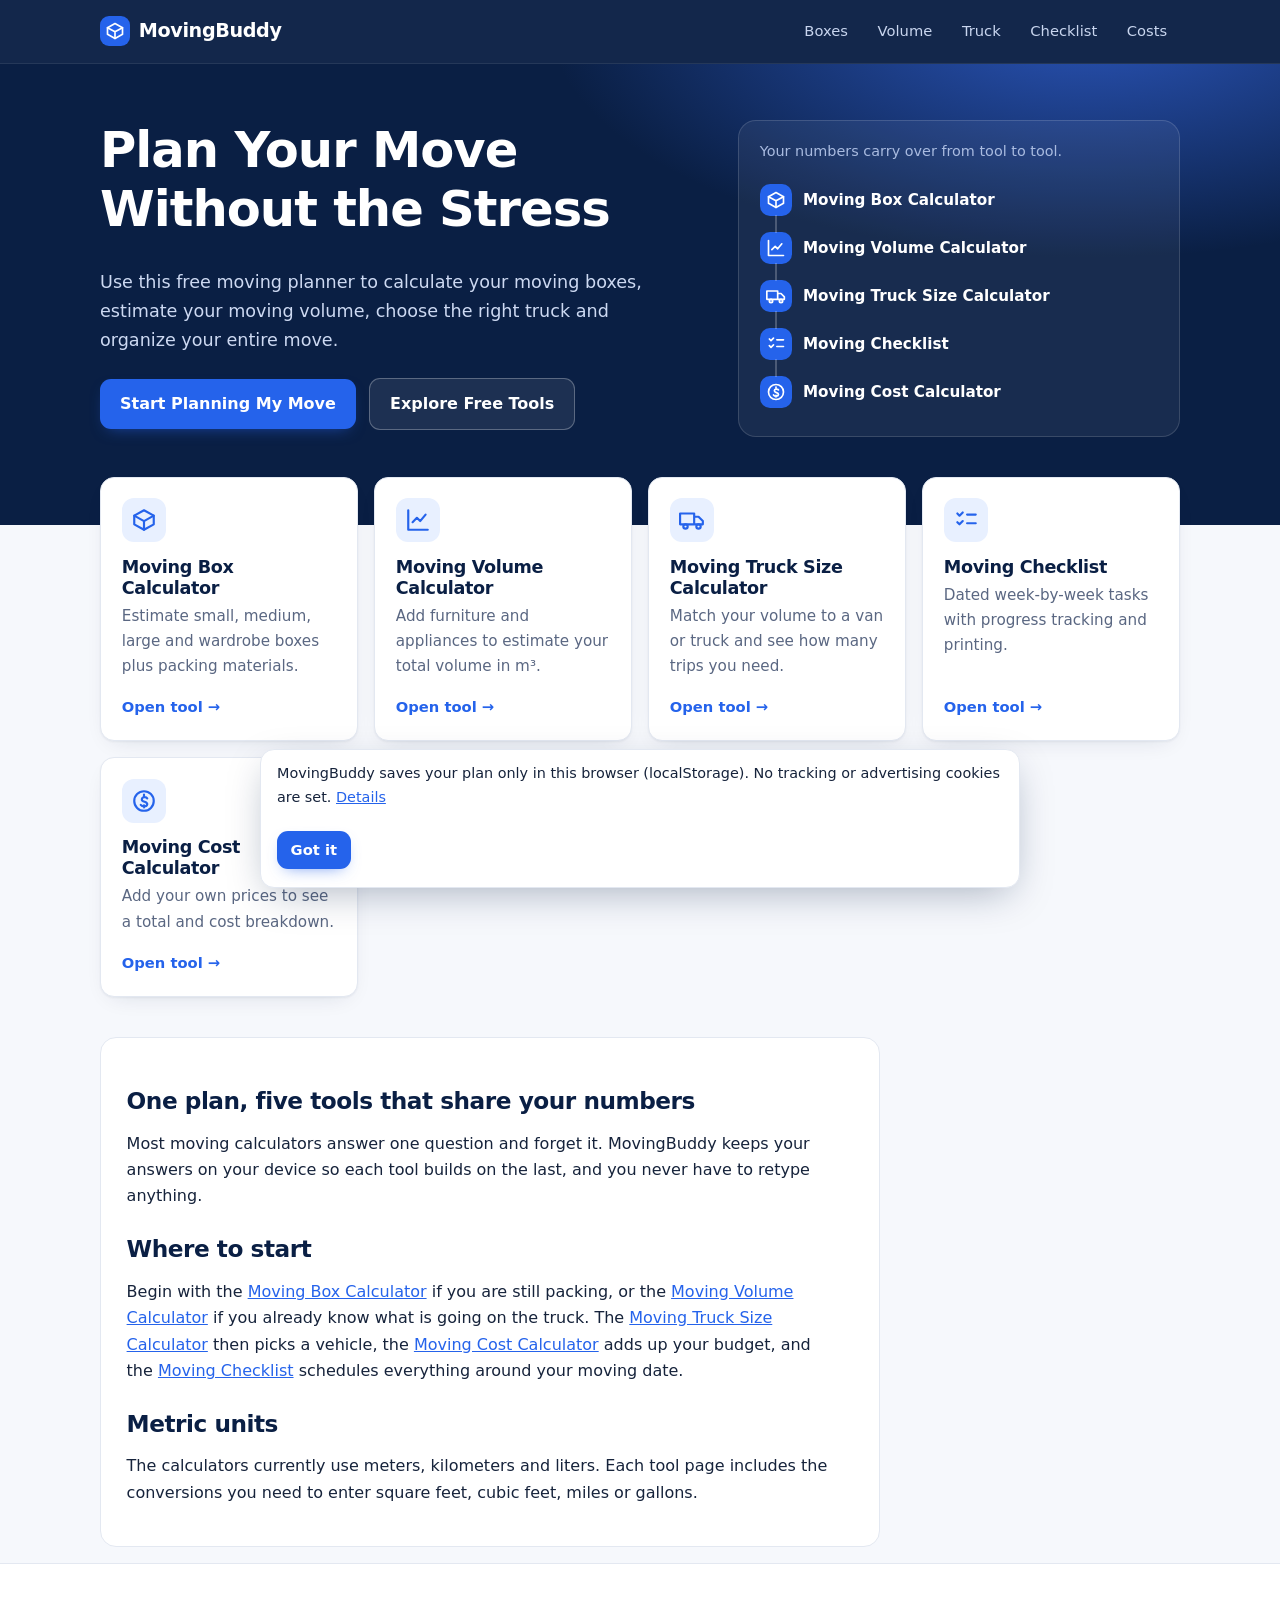
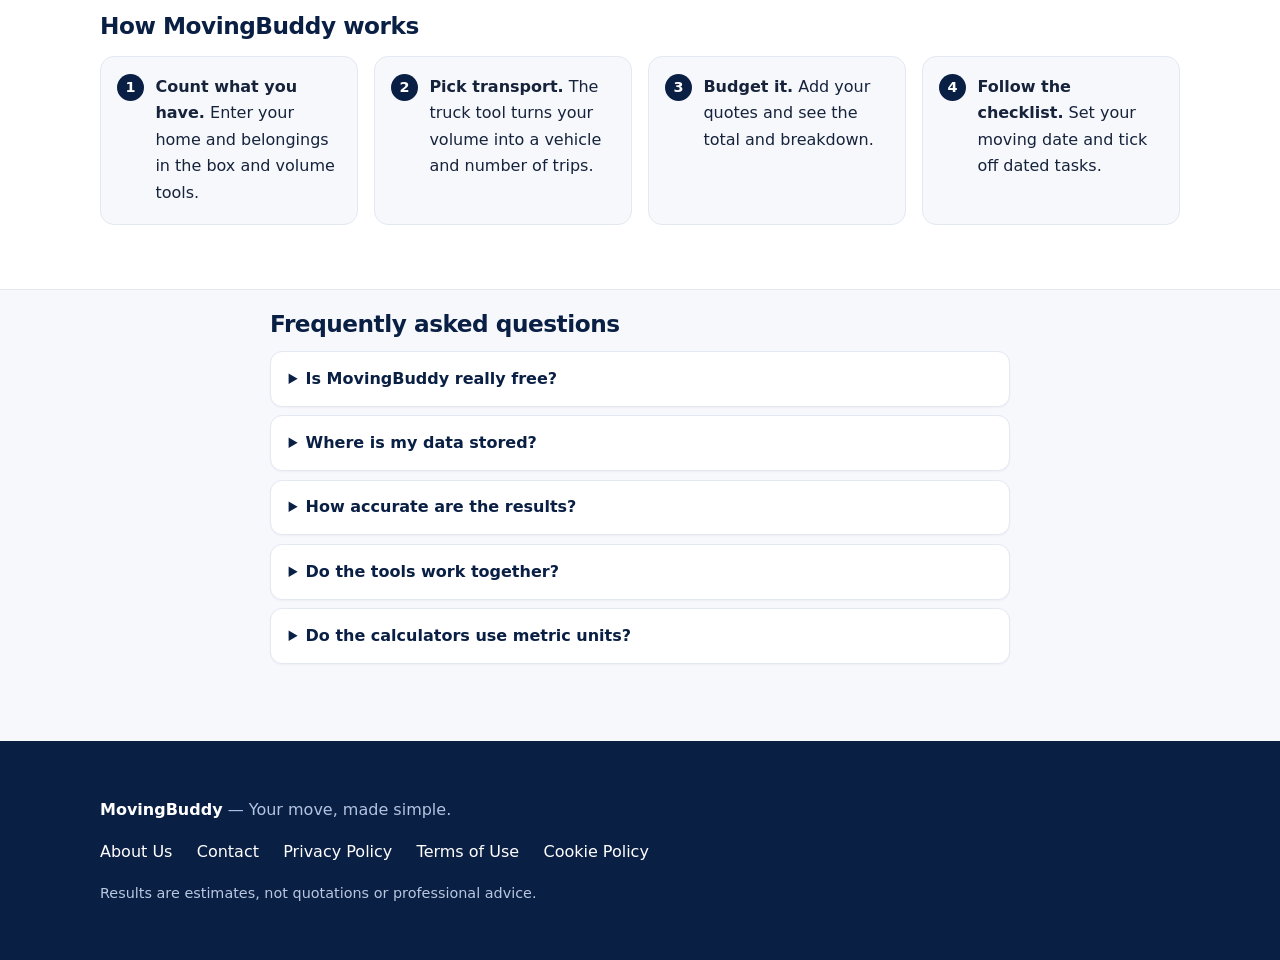
==== commit f8b66cd9: "Refactor index.html for improved layout and content Updated the HTML structure and content for the M" ====
--- a/public/index.html
+++ b/public/index.html
@@ -1,7 +1,177 @@
-<!doctype html><html lang="en"><head><meta charset="utf-8"><meta name="viewport" content="width=device-width,initial-scale=1"><title>Free Moving Planner &amp; Calculators</title><meta name="description" content="Free moving planner: calculate boxes, estimate volume, choose a truck, follow a dated checklist and estimate costs. No sign-up."><link rel="canonical" href="https://movingbuddy.pages.dev/"><meta name="theme-color" content="#0b2545"><link rel="icon" href="favicon.svg" type="image/svg+xml"><meta property="og:type" content="website"><meta property="og:site_name" content="MovingBuddy"><meta property="og:title" content="Free Moving Planner &amp; Calculators"><meta property="og:description" content="Free moving planner: calculate boxes, estimate volume, choose a truck, follow a dated checklist and estimate costs. No sign-up."><meta property="og:url" content="https://movingbuddy.pages.dev/"><meta property="og:locale" content="en_US"><meta property="og:image" content="https://movingbuddy.pages.dev/og-image.png"><meta property="og:image:width" content="1200"><meta property="og:image:height" content="630"><meta property="og:image:alt" content="MovingBuddy: free moving planner and calculators"><meta name="twitter:card" content="summary_large_image"><meta name="twitter:title" content="Free Moving Planner &amp; Calculators"><meta name="twitter:image" content="https://movingbuddy.pages.dev/og-image.png"><link rel="stylesheet" href="assets/style.css"><script type="application/ld+json">{"@context": "https://schema.org", "@type": "WebSite", "name": "MovingBuddy", "url": "https://movingbuddy.pages.dev/", "description": "Free moving planner with box, volume, truck size, checklist and cost tools.", "inLanguage": "en-US"}</script></head><body><a class="skip" href="#main">Skip to content</a>
-<header class="top"><div class="wrap"><a class="logo" href="/"><svg width="26" height="26" viewBox="0 0 24 24" fill="none" stroke="currentColor" stroke-width="2" stroke-linecap="round" stroke-linejoin="round" aria-hidden="true"><path d="M21 8 12 3 3 8v8l9 5 9-5z"/><path d="m3 8 9 5 9-5M12 13v8"/></svg> MovingBuddy</a><nav aria-label="Main"><a href="/box-calculator">Boxes</a><a href="/moving-volume-calculator">Volume</a><a href="/truck-size-calculator">Truck</a><a href="/moving-checklist">Checklist</a><a href="/moving-cost-calculator">Costs</a></nav></div></header><main id="main"><section class="hero"><div class="wrap hero-grid"><div><h1>Plan Your Move Without the Stress</h1><p>Use this free moving planner to calculate your moving boxes, estimate your moving volume, choose the right truck and organize your entire move.</p><a class="btn" href="/box-calculator">Start Planning My Move</a><a class="btn sec" href="#tools">Explore Free Tools</a></div><div class="flow" aria-hidden="true"><p>Your numbers carry over from tool to tool.</p><ol><li><svg  viewBox="0 0 24 24" fill="none" stroke="currentColor" stroke-width="2" stroke-linecap="round" stroke-linejoin="round" aria-hidden="true"><path d="M21 8 12 3 3 8v8l9 5 9-5z"/><path d="m3 8 9 5 9-5M12 13v8"/></svg>Moving Box Calculator</li><li><svg  viewBox="0 0 24 24" fill="none" stroke="currentColor" stroke-width="2" stroke-linecap="round" stroke-linejoin="round" aria-hidden="true"><path d="M3 3v18h18"/><path d="M7 14l4-4 3 3 5-6"/></svg>Moving Volume Calculator</li><li><svg  viewBox="0 0 24 24" fill="none" stroke="currentColor" stroke-width="2" stroke-linecap="round" stroke-linejoin="round" aria-hidden="true"><path d="M1 6h13v10H1zM14 9h4l4 4v3h-8z"/><circle cx="6" cy="18" r="2"/><circle cx="18" cy="18" r="2"/></svg>Moving Truck Size Calculator</li><li><svg  viewBox="0 0 24 24" fill="none" stroke="currentColor" stroke-width="2" stroke-linecap="round" stroke-linejoin="round" aria-hidden="true"><path d="m4 6 2 2 3-3M4 14l2 2 3-3M13 7h8M13 15h8"/></svg>Moving Checklist</li><li><svg  viewBox="0 0 24 24" fill="none" stroke="currentColor" stroke-width="2" stroke-linecap="round" stroke-linejoin="round" aria-hidden="true"><circle cx="12" cy="12" r="9"/><path d="M15 9.5C14 8 10 8 10 10.5c0 3 5 1.5 5 4.5-.5 2.500-4.500 2.500-6 .5M12 6v2M12 16v2"/></svg>Moving Cost Calculator</li></ol></div></div></section>
-<div class="wrap"><div class="cards" id="tools"><a class="card" href="/box-calculator"><span class="ico"><svg width="26" height="26" viewBox="0 0 24 24" fill="none" stroke="currentColor" stroke-width="2" stroke-linecap="round" stroke-linejoin="round" aria-hidden="true"><path d="M21 8 12 3 3 8v8l9 5 9-5z"/><path d="m3 8 9 5 9-5M12 13v8"/></svg></span><h3>Moving Box Calculator</h3><p>Estimate small, medium, large and wardrobe boxes plus packing materials.</p><span class="go">Open tool</span></a><a class="card" href="/moving-volume-calculator"><span class="ico"><svg width="26" height="26" viewBox="0 0 24 24" fill="none" stroke="currentColor" stroke-width="2" stroke-linecap="round" stroke-linejoin="round" aria-hidden="true"><path d="M3 3v18h18"/><path d="M7 14l4-4 3 3 5-6"/></svg></span><h3>Moving Volume Calculator</h3><p>Add furniture and appliances to estimate your total volume in m³.</p><span class="go">Open tool</span></a><a class="card" href="/truck-size-calculator"><span class="ico"><svg width="26" height="26" viewBox="0 0 24 24" fill="none" stroke="currentColor" stroke-width="2" stroke-linecap="round" stroke-linejoin="round" aria-hidden="true"><path d="M1 6h13v10H1zM14 9h4l4 4v3h-8z"/><circle cx="6" cy="18" r="2"/><circle cx="18" cy="18" r="2"/></svg></span><h3>Moving Truck Size Calculator</h3><p>Match your volume to a van or truck and see how many trips you need.</p><span class="go">Open tool</span></a><a class="card" href="/moving-checklist"><span class="ico"><svg width="26" height="26" viewBox="0 0 24 24" fill="none" stroke="currentColor" stroke-width="2" stroke-linecap="round" stroke-linejoin="round" aria-hidden="true"><path d="m4 6 2 2 3-3M4 14l2 2 3-3M13 7h8M13 15h8"/></svg></span><h3>Moving Checklist</h3><p>Dated week-by-week tasks with progress tracking and printing.</p><span class="go">Open tool</span></a><a class="card" href="/moving-cost-calculator"><span class="ico"><svg width="26" height="26" viewBox="0 0 24 24" fill="none" stroke="currentColor" stroke-width="2" stroke-linecap="round" stroke-linejoin="round" aria-hidden="true"><circle cx="12" cy="12" r="9"/><path d="M15 9.5C14 8 10 8 10 10.5c0 3 5 1.5 5 4.5-.5 2.500-4.500 2.500-6 .5M12 6v2M12 16v2"/></svg></span><h3>Moving Cost Calculator</h3><p>Add your own prices to see a total and cost breakdown.</p><span class="go">Open tool</span></a></div>
+<!doctype html>
+<html lang="en">
+<head>
+<meta charset="utf-8">
+<meta name="viewport" content="width=device-width,initial-scale=1">
+<title>Free Moving Planner &amp; Calculators</title>
+<meta name="description" content="Free moving planner: calculate boxes, estimate volume, choose a truck, follow a dated checklist and estimate costs. No sign-up.">
+<link rel="canonical" href="https://movingbuddy.pages.dev/">
+<meta name="theme-color" content="#0b2545">
+<link rel="icon" href="favicon.svg" type="image/svg+xml">
+
+<meta property="og:type" content="website">
+<meta property="og:site_name" content="MovingBuddy">
+<meta property="og:title" content="Free Moving Planner &amp; Calculators">
+<meta property="og:description" content="Free moving planner: calculate boxes, estimate volume, choose a truck, follow a dated checklist and estimate costs. No sign-up.">
+<meta property="og:url" content="https://movingbuddy.pages.dev/">
+<meta property="og:locale" content="en_US">
+<meta property="og:image" content="https://movingbuddy.pages.dev/og-image.png">
+<meta property="og:image:width" content="1200">
+<meta property="og:image:height" content="630">
+<meta property="og:image:alt" content="MovingBuddy: free moving planner and calculators">
+
+<meta name="twitter:card" content="summary_large_image">
+<meta name="twitter:title" content="Free Moving Planner &amp; Calculators">
+<meta name="twitter:image" content="https://movingbuddy.pages.dev/og-image.png">
+
+<link rel="stylesheet" href="assets/style.css">
+
+<script type="application/ld+json">
+{
+  "@context": "https://schema.org",
+  "@type": "WebSite",
+  "name": "MovingBuddy",
+  "alternateName": "Moving Buddy",
+  "url": "https://movingbuddy.pages.dev/",
+  "description": "Free moving planner with box, volume, truck size, checklist and cost tools.",
+  "inLanguage": "en-US"
+}
+</script>
+</head>
+
+<body>
+<a class="skip" href="#main">Skip to content</a>
+
+<header class="top">
+<div class="wrap">
+<a class="logo" href="/">
+<svg width="26" height="26" viewBox="0 0 24 24" fill="none" stroke="currentColor" stroke-width="2" stroke-linecap="round" stroke-linejoin="round" aria-hidden="true">
+<path d="M21 8 12 3 3 8v8l9 5 9-5z"/>
+<path d="m3 8 9 5 9-5M12 13v8"/>
+</svg>
+MovingBuddy
+</a>
+<nav aria-label="Main">
+<a href="/box-calculator">Boxes</a>
+<a href="/moving-volume-calculator">Volume</a>
+<a href="/truck-size-calculator">Truck</a>
+<a href="/moving-checklist">Checklist</a>
+<a href="/moving-cost-calculator">Costs</a>
+</nav>
+</div>
+</header>
+
+<main id="main">
+<section class="hero">
+<div class="wrap hero-grid">
+<div>
+<h1>Plan Your Move Without the Stress</h1>
+<p>Use this free moving planner to calculate your moving boxes, estimate your moving volume, choose the right truck and organize your entire move.</p>
+<a class="btn" href="/box-calculator">Start Planning My Move</a>
+<a class="btn sec" href="#tools">Explore Free Tools</a>
+</div>
+
+<div class="flow" aria-hidden="true">
+<p>Your numbers carry over from tool to tool.</p>
+<ol>
+<li><svg viewBox="0 0 24 24" fill="none" stroke="currentColor" stroke-width="2" stroke-linecap="round" stroke-linejoin="round" aria-hidden="true"><path d="M21 8 12 3 3 8v8l9 5 9-5z"/><path d="m3 8 9 5 9-5M12 13v8"/></svg>Moving Box Calculator</li>
+<li><svg viewBox="0 0 24 24" fill="none" stroke="currentColor" stroke-width="2" stroke-linecap="round" stroke-linejoin="round" aria-hidden="true"><path d="M3 3v18h18"/><path d="M7 14l4-4 3 3 5-6"/></svg>Moving Volume Calculator</li>
+<li><svg viewBox="0 0 24 24" fill="none" stroke="currentColor" stroke-width="2" stroke-linecap="round" stroke-linejoin="round" aria-hidden="true"><path d="M1 6h13v10H1zM14 9h4l4 4v3h-8z"/><circle cx="6" cy="18" r="2"/><circle cx="18" cy="18" r="2"/></svg>Moving Truck Size Calculator</li>
+<li><svg viewBox="0 0 24 24" fill="none" stroke="currentColor" stroke-width="2" stroke-linecap="round" stroke-linejoin="round" aria-hidden="true"><path d="m4 6 2 2 3-3M4 14l2 2 3-3M13 7h8M13 15h8"/></svg>Moving Checklist</li>
+<li><svg viewBox="0 0 24 24" fill="none" stroke="currentColor" stroke-width="2" stroke-linecap="round" stroke-linejoin="round" aria-hidden="true"><circle cx="12" cy="12" r="9"/><path d="M15 9.5C14 8 10 8 10 10.5c0 3 5 1.5 5 4.5-.5 2.500-4.500 2.500-6 .5M12 6v2M12 16v2"/></svg>Moving Cost Calculator</li>
+</ol>
+</div>
+</div>
+</section>
+
+<div class="wrap">
+<div class="cards" id="tools">
+<a class="card" href="/box-calculator">
+<span class="ico"><svg width="26" height="26" viewBox="0 0 24 24" fill="none" stroke="currentColor" stroke-width="2" stroke-linecap="round" stroke-linejoin="round" aria-hidden="true"><path d="M21 8 12 3 3 8v8l9 5 9-5z"/><path d="m3 8 9 5 9-5M12 13v8"/></svg></span>
+<h3>Moving Box Calculator</h3>
+<p>Estimate small, medium, large and wardrobe boxes plus packing materials.</p>
+<span class="go">Open tool</span>
+</a>
+
+<a class="card" href="/moving-volume-calculator">
+<span class="ico"><svg width="26" height="26" viewBox="0 0 24 24" fill="none" stroke="currentColor" stroke-width="2" stroke-linecap="round" stroke-linejoin="round" aria-hidden="true"><path d="M3 3v18h18"/><path d="M7 14l4-4 3 3 5-6"/></svg></span>
+<h3>Moving Volume Calculator</h3>
+<p>Add furniture and appliances to estimate your total volume in m³.</p>
+<span class="go">Open tool</span>
+</a>
+
+<a class="card" href="/truck-size-calculator">
+<span class="ico"><svg width="26" height="26" viewBox="0 0 24 24" fill="none" stroke="currentColor" stroke-width="2" stroke-linecap="round" stroke-linejoin="round" aria-hidden="true"><path d="M1 6h13v10H1zM14 9h4l4 4v3h-8z"/><circle cx="6" cy="18" r="2"/><circle cx="18" cy="18" r="2"/></svg></span>
+<h3>Moving Truck Size Calculator</h3>
+<p>Match your volume to a van or truck and see how many trips you need.</p>
+<span class="go">Open tool</span>
+</a>
+
+<a class="card" href="/moving-checklist">
+<span class="ico"><svg width="26" height="26" viewBox="0 0 24 24" fill="none" stroke="currentColor" stroke-width="2" stroke-linecap="round" stroke-linejoin="round" aria-hidden="true"><path d="m4 6 2 2 3-3M4 14l2 2 3-3M13 7h8M13 15h8"/></svg></span>
+<h3>Moving Checklist</h3>
+<p>Dated week-by-week tasks with progress tracking and printing.</p>
+<span class="go">Open tool</span>
+</a>
+
+<a class="card" href="/moving-cost-calculator">
+<span class="ico"><svg width="26" height="26" viewBox="0 0 24 24" fill="none" stroke="currentColor" stroke-width="2" stroke-linecap="round" stroke-linejoin="round" aria-hidden="true"><circle cx="12" cy="12" r="9"/><path d="M15 9.5C14 8 10 8 10 10.5c0 3 5 1.5 5 4.5-.5 2.500-4.500 2.500-6 .5M12 6v2M12 16v2"/></svg></span>
+<h3>Moving Cost Calculator</h3>
+<p>Add your own prices to see a total and cost breakdown.</p>
+<span class="go">Open tool</span>
+</a>
+</div>
+
 <!-- AD SLOT 1 (after intro): add an AdSense unit here only after approval -->
-<section class="prose narrow"><h2>One plan, five tools that share your numbers</h2><p>Most moving calculators answer one question and forget it. MovingBuddy keeps your answers on your device so each tool builds on the last, and you never have to retype anything.</p><h2>Where to start</h2><p>Begin with the <a href="/box-calculator">Moving Box Calculator</a> if you are still packing, or the <a href="/moving-volume-calculator">Moving Volume Calculator</a> if you already know what is going on the truck. The <a href="/truck-size-calculator">Moving Truck Size Calculator</a> then picks a vehicle, the <a href="/moving-cost-calculator">Moving Cost Calculator</a> adds up your budget, and the <a href="/moving-checklist">Moving Checklist</a> schedules everything around your moving date.</p><h2>Metric units</h2><p>The calculators currently use meters, kilometers and liters. Each tool page includes the conversions you need to enter square feet, cubic feet, miles or gallons.</p></section></div>
-<section class="alt"><div class="wrap"><h2>How MovingBuddy works</h2><ol class="steps"><li><b>Count what you have.</b> Enter your home and belongings in the box and volume tools.</li><li><b>Pick transport.</b> The truck tool turns your volume into a vehicle and number of trips.</li><li><b>Budget it.</b> Add your quotes and see the total and breakdown.</li><li><b>Follow the checklist.</b> Set your moving date and tick off dated tasks.</li></ol></div></section>
-<div class="wrap narrow"><section><h2>Frequently asked questions</h2><details><summary>Is MovingBuddy really free?</summary><p>Yes. All tools are free and need no account.</p></details><details><summary>Where is my data stored?</summary><p>Only in your own browser using localStorage. MovingBuddy has no server database.</p></details><details><summary>How accurate are the results?</summary><p>They are estimates based on documented assumptions on each tool&#x27;s page. Adjust the numbers to match your situation.</p></details><details><summary>Do the tools work together?</summary><p>Yes. Your box count feeds the volume calculator, volume feeds the truck calculator, and trips feed the cost calculator.</p></details><details><summary>Do the calculators use metric units?</summary><p>Yes. They use square meters, cubic meters, kilometers and liters. Each tool page explains how to convert from square feet, cubic feet, miles and gallons.</p></details></section></div></main><footer><div class="wrap"><p><b>MovingBuddy</b> — Your move, made simple.</p><p><a href="/about">About Us</a><a href="/contact">Contact</a><a href="/privacy">Privacy Policy</a><a href="/terms">Terms of Use</a><a href="/cookies">Cookie Policy</a></p><p class="note" style="color:#b8c7e0">Results are estimates, not quotations or professional advice.</p></div></footer><script src="assets/app.js" defer></script></body></html>
+
+<section class="prose narrow">
+<h2>One plan, five tools that share your numbers</h2>
+<p>Most moving calculators answer one question and forget it. MovingBuddy keeps your answers on your device so each tool builds on the last, and you never have to retype anything.</p>
+<h2>Where to start</h2>
+<p>Begin with the <a href="/box-calculator">Moving Box Calculator</a> if you are still packing, or the <a href="/moving-volume-calculator">Moving Volume Calculator</a> if you already know what is going on the truck. The <a href="/truck-size-calculator">Moving Truck Size Calculator</a> then picks a vehicle, the <a href="/moving-cost-calculator">Moving Cost Calculator</a> adds up your budget, and the <a href="/moving-checklist">Moving Checklist</a> schedules everything around your moving date.</p>
+<h2>Metric units</h2>
+<p>The calculators currently use meters, kilometers and liters. Each tool page includes the conversions you need to enter square feet, cubic feet, miles or gallons.</p>
+</section>
+</div>
+
+<section class="alt">
+<div class="wrap">
+<h2>How MovingBuddy works</h2>
+<ol class="steps">
+<li><b>Count what you have.</b> Enter your home and belongings in the box and volume tools.</li>
+<li><b>Pick transport.</b> The truck tool turns your volume into a vehicle and number of trips.</li>
+<li><b>Budget it.</b> Add your quotes and see the total and breakdown.</li>
+<li><b>Follow the checklist.</b> Set your moving date and tick off dated tasks.</li>
+</ol>
+</div>
+</section>
+
+<div class="wrap narrow">
+<section>
+<h2>Frequently asked questions</h2>
+<details><summary>Is MovingBuddy really free?</summary><p>Yes. All tools are free and need no account.</p></details>
+<details><summary>Where is my data stored?</summary><p>Only in your own browser using localStorage. MovingBuddy has no server database.</p></details>
+<details><summary>How accurate are the results?</summary><p>They are estimates based on documented assumptions on each tool's page. Adjust the numbers to match your situation.</p></details>
+<details><summary>Do the tools work together?</summary><p>Yes. Your box count feeds the volume calculator, volume feeds the truck calculator, and trips feed the cost calculator.</p></details>
+<details><summary>Do the calculators use metric units?</summary><p>Yes. They use square meters, cubic meters, kilometers and liters. Each tool page explains how to convert from square feet, cubic feet, miles and gallons.</p></details>
+</section>
+</div>
+</main>
+
+<footer>
+<div class="wrap">
+<p><b>MovingBuddy</b> — Your move, made simple.</p>
+<p>
+<a href="/about">About Us</a>
+<a href="/contact">Contact</a>
+<a href="/privacy">Privacy Policy</a>
+<a href="/terms">Terms of Use</a>
+<a href="/cookies">Cookie Policy</a>
+</p>
+<p class="note" style="color:#b8c7e0">Results are estimates, not quotations or professional advice.</p>
+</div>
+</footer>
+
+<script src="assets/app.js" defer></script>
+</body>
+</html>
